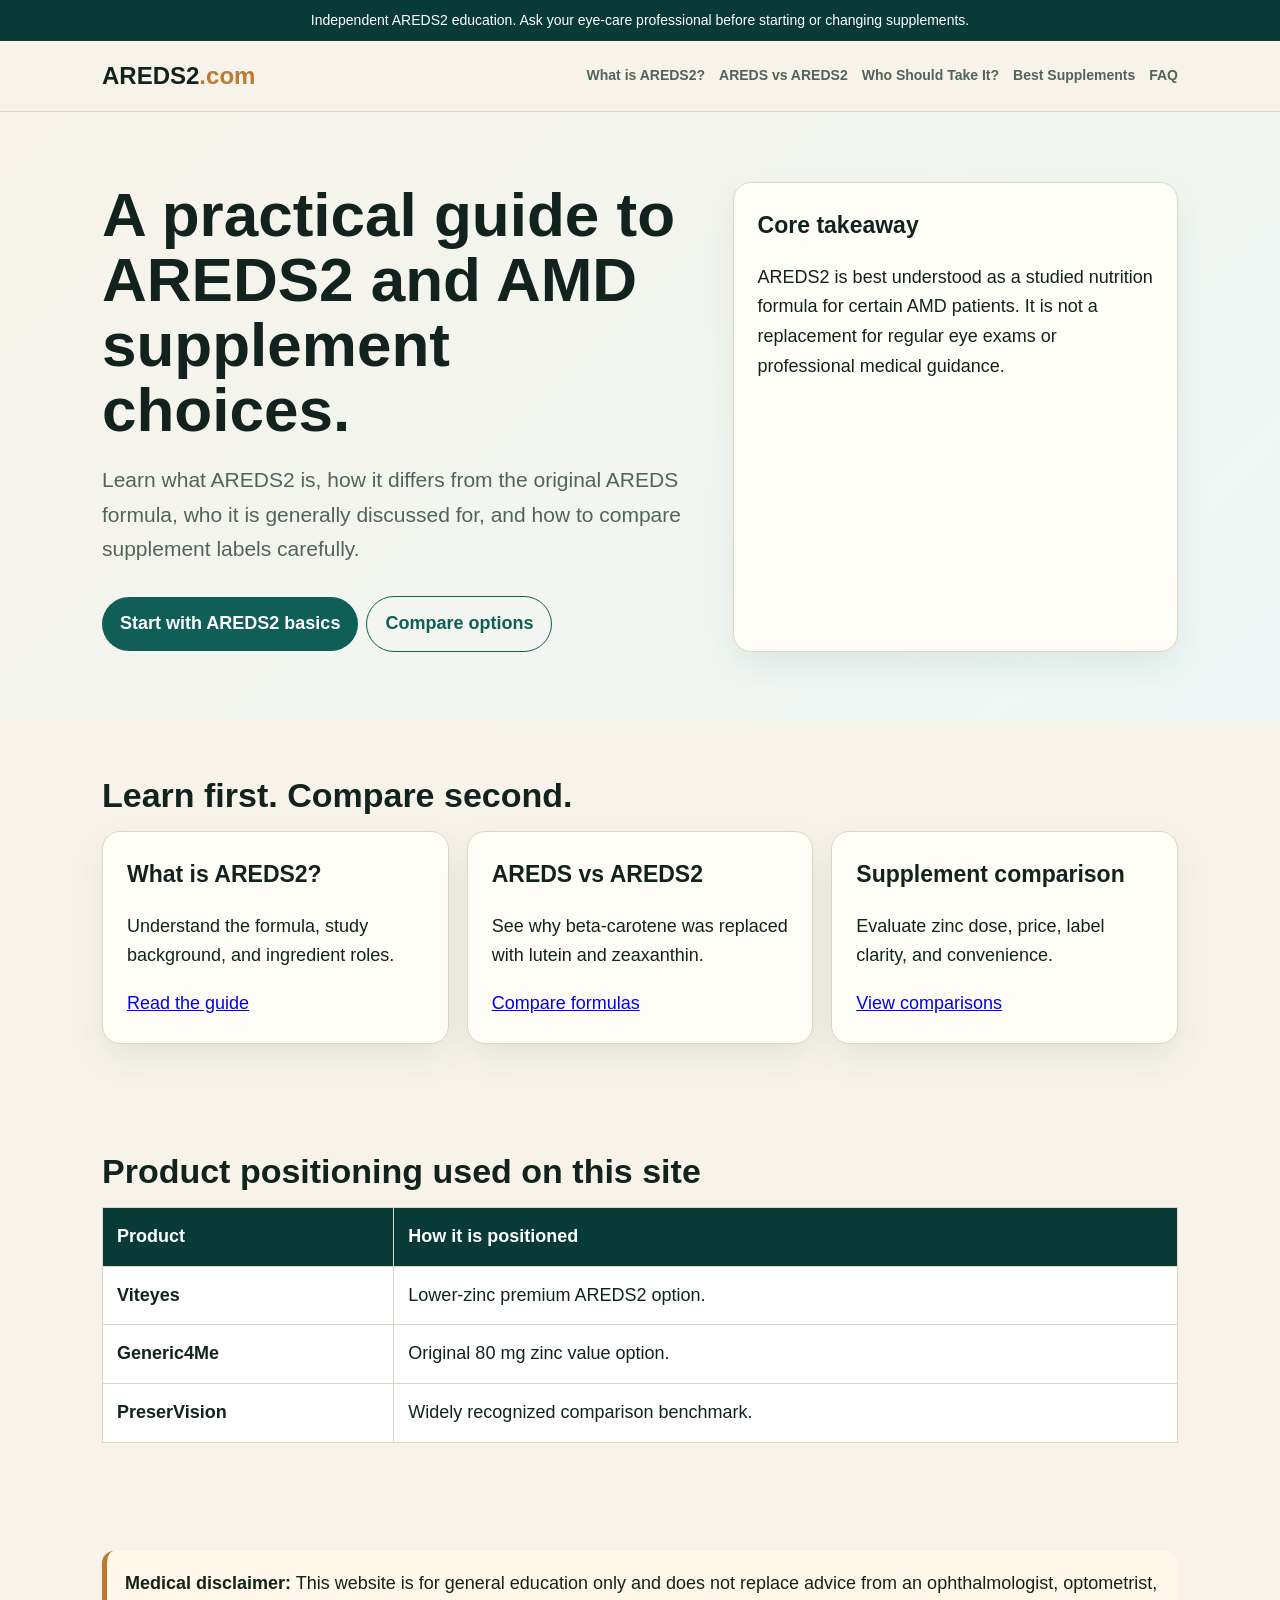
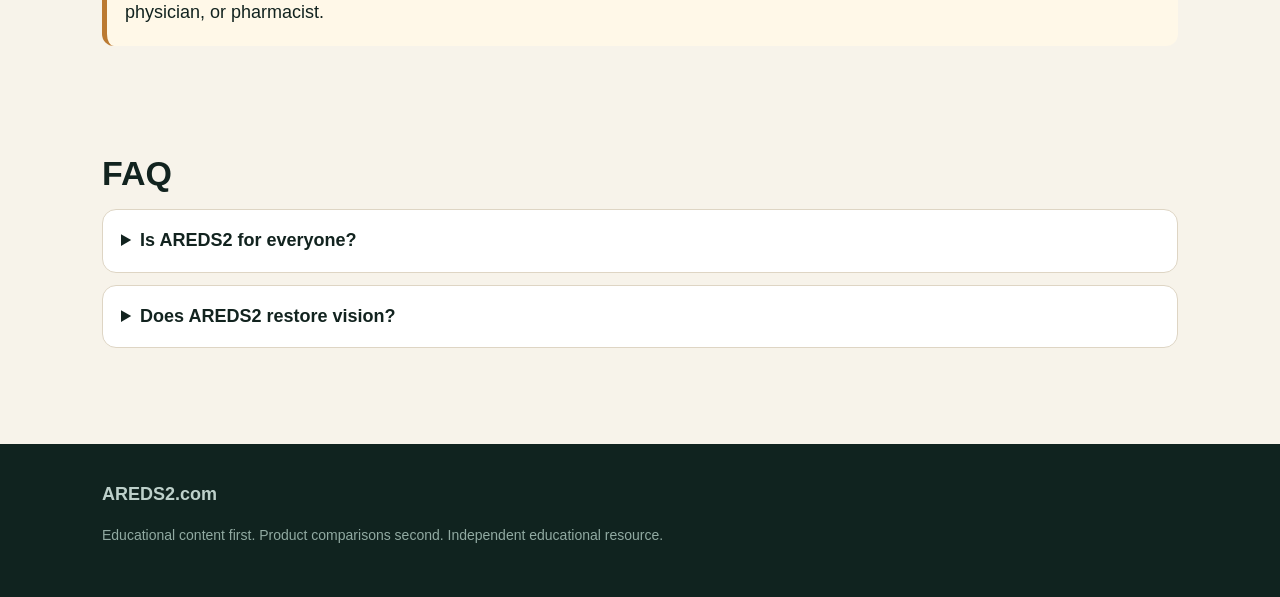
==== index.html @ a0ff5626 "Add Phase 1 homepage" ====
<!doctype html>
<html lang="en">
<head>
<meta charset="utf-8">
<meta name="viewport" content="width=device-width, initial-scale=1">
<title>AREDS2.com | Evidence-Based AREDS2 Guide</title>
<meta name="description" content="Learn about AREDS2, AMD supplement ingredients, AREDS vs AREDS2, and careful supplement comparisons including Viteyes and Generic4Me.">
<style>
:root{--ink:#12231f;--muted:#52635d;--bg:#f7f3ea;--card:#fffdf8;--line:#ded5c4;--green:#0f5e57;--deep:#083b36;--gold:#bb7a32;--max:1120px}*{box-sizing:border-box}body{margin:0;font-family:Arial,sans-serif;background:var(--bg);color:var(--ink);line-height:1.65;font-size:18px}.wrap{max-width:var(--max);margin:auto;padding:0 22px}.top{background:var(--deep);color:white;text-align:center;padding:9px 16px;font-size:14px}.nav{position:sticky;top:0;background:rgba(247,243,234,.96);border-bottom:1px solid var(--line);z-index:2}.nav .wrap{display:flex;justify-content:space-between;gap:18px;align-items:center;padding-top:15px;padding-bottom:15px}.brand{font-size:24px;font-weight:900;color:var(--ink);text-decoration:none}.brand span{color:var(--gold)}.links{display:flex;gap:14px;flex-wrap:wrap}.links a{font-size:14px;font-weight:700;color:var(--muted);text-decoration:none}.hero{padding:70px 0;background:linear-gradient(135deg,#f7f3ea,#eef7f6)}.grid{display:grid;grid-template-columns:1.15fr .85fr;gap:28px}.card{background:var(--card);border:1px solid var(--line);border-radius:18px;padding:24px;box-shadow:0 14px 34px rgba(8,59,54,.08)}h1{font-size:clamp(38px,6vw,62px);line-height:1.05;margin:0 0 16px}h2{font-size:34px;line-height:1.15;margin:0 0 16px}h3{font-size:23px;margin:0 0 10px}.lede{font-size:21px;color:var(--muted)}.btn{display:inline-block;margin:8px 8px 0 0;padding:12px 18px;border-radius:999px;background:var(--green);color:white;text-decoration:none;font-weight:800}.btn.alt{background:transparent;color:var(--green);border:1px solid var(--green)}section{padding:54px 0}.cards{display:grid;grid-template-columns:repeat(3,1fr);gap:18px}.notice{background:#fff8e8;border-left:5px solid var(--gold);padding:18px;border-radius:12px}.table{overflow:auto}table{width:100%;border-collapse:collapse;background:white}th,td{border:1px solid var(--line);padding:14px;text-align:left;vertical-align:top}th{background:var(--deep);color:white}details{background:white;border:1px solid var(--line);border-radius:14px;padding:16px 18px;margin:12px 0}summary{font-weight:900;cursor:pointer}.footer{background:#10231f;color:#bdd0ca;padding:36px 0;margin-top:30px}.small{font-size:14px;color:#66736e}.footer .small{color:#91aaa2}@media(max-width:850px){.grid,.cards{grid-template-columns:1fr}.links{display:block}.links a{display:inline-block;margin:4px 8px 4px 0}}
</style>
</head>
<body>
<div class="top">Independent AREDS2 education. Ask your eye-care professional before starting or changing supplements.</div>
<nav class="nav"><div class="wrap"><a class="brand" href="index.html">AREDS2<span>.com</span></a><div class="links"><a href="what-is-areds2.html">What is AREDS2?</a><a href="areds-vs-areds2.html">AREDS vs AREDS2</a><a href="who-should-take-areds2.html">Who Should Take It?</a><a href="best-areds2-supplements.html">Best Supplements</a><a href="faq.html">FAQ</a></div></div></nav>
<header class="hero"><div class="wrap grid"><div><h1>A practical guide to AREDS2 and AMD supplement choices.</h1><p class="lede">Learn what AREDS2 is, how it differs from the original AREDS formula, who it is generally discussed for, and how to compare supplement labels carefully.</p><a class="btn" href="what-is-areds2.html">Start with AREDS2 basics</a><a class="btn alt" href="best-areds2-supplements.html">Compare options</a></div><aside class="card"><h3>Core takeaway</h3><p>AREDS2 is best understood as a studied nutrition formula for certain AMD patients. It is not a replacement for regular eye exams or professional medical guidance.</p></aside></div></header>
<main>
<section><div class="wrap"><h2>Learn first. Compare second.</h2><div class="cards"><article class="card"><h3>What is AREDS2?</h3><p>Understand the formula, study background, and ingredient roles.</p><a href="what-is-areds2.html">Read the guide</a></article><article class="card"><h3>AREDS vs AREDS2</h3><p>See why beta-carotene was replaced with lutein and zeaxanthin.</p><a href="areds-vs-areds2.html">Compare formulas</a></article><article class="card"><h3>Supplement comparison</h3><p>Evaluate zinc dose, price, label clarity, and convenience.</p><a href="best-areds2-supplements.html">View comparisons</a></article></div></div></section>
<section><div class="wrap"><h2>Product positioning used on this site</h2><div class="table"><table><tr><th>Product</th><th>How it is positioned</th></tr><tr><td><strong>Viteyes</strong></td><td>Lower-zinc premium AREDS2 option.</td></tr><tr><td><strong>Generic4Me</strong></td><td>Original 80 mg zinc value option.</td></tr><tr><td><strong>PreserVision</strong></td><td>Widely recognized comparison benchmark.</td></tr></table></div></div></section>
<section><div class="wrap"><div class="notice"><strong>Medical disclaimer:</strong> This website is for general education only and does not replace advice from an ophthalmologist, optometrist, physician, or pharmacist.</div></div></section>
<section><div class="wrap"><h2>FAQ</h2><details><summary>Is AREDS2 for everyone?</summary><p>No. It is generally discussed for people with specific AMD stages. Ask your eye-care professional.</p></details><details><summary>Does AREDS2 restore vision?</summary><p>No. The evidence-based discussion is about reducing risk of progression in appropriate patients, not restoring lost vision.</p></details></div></section>
</main>
<footer class="footer"><div class="wrap"><strong>AREDS2.com</strong><p class="small">Educational content first. Product comparisons second. Independent educational resource.</p></div></footer>
</body>
</html>
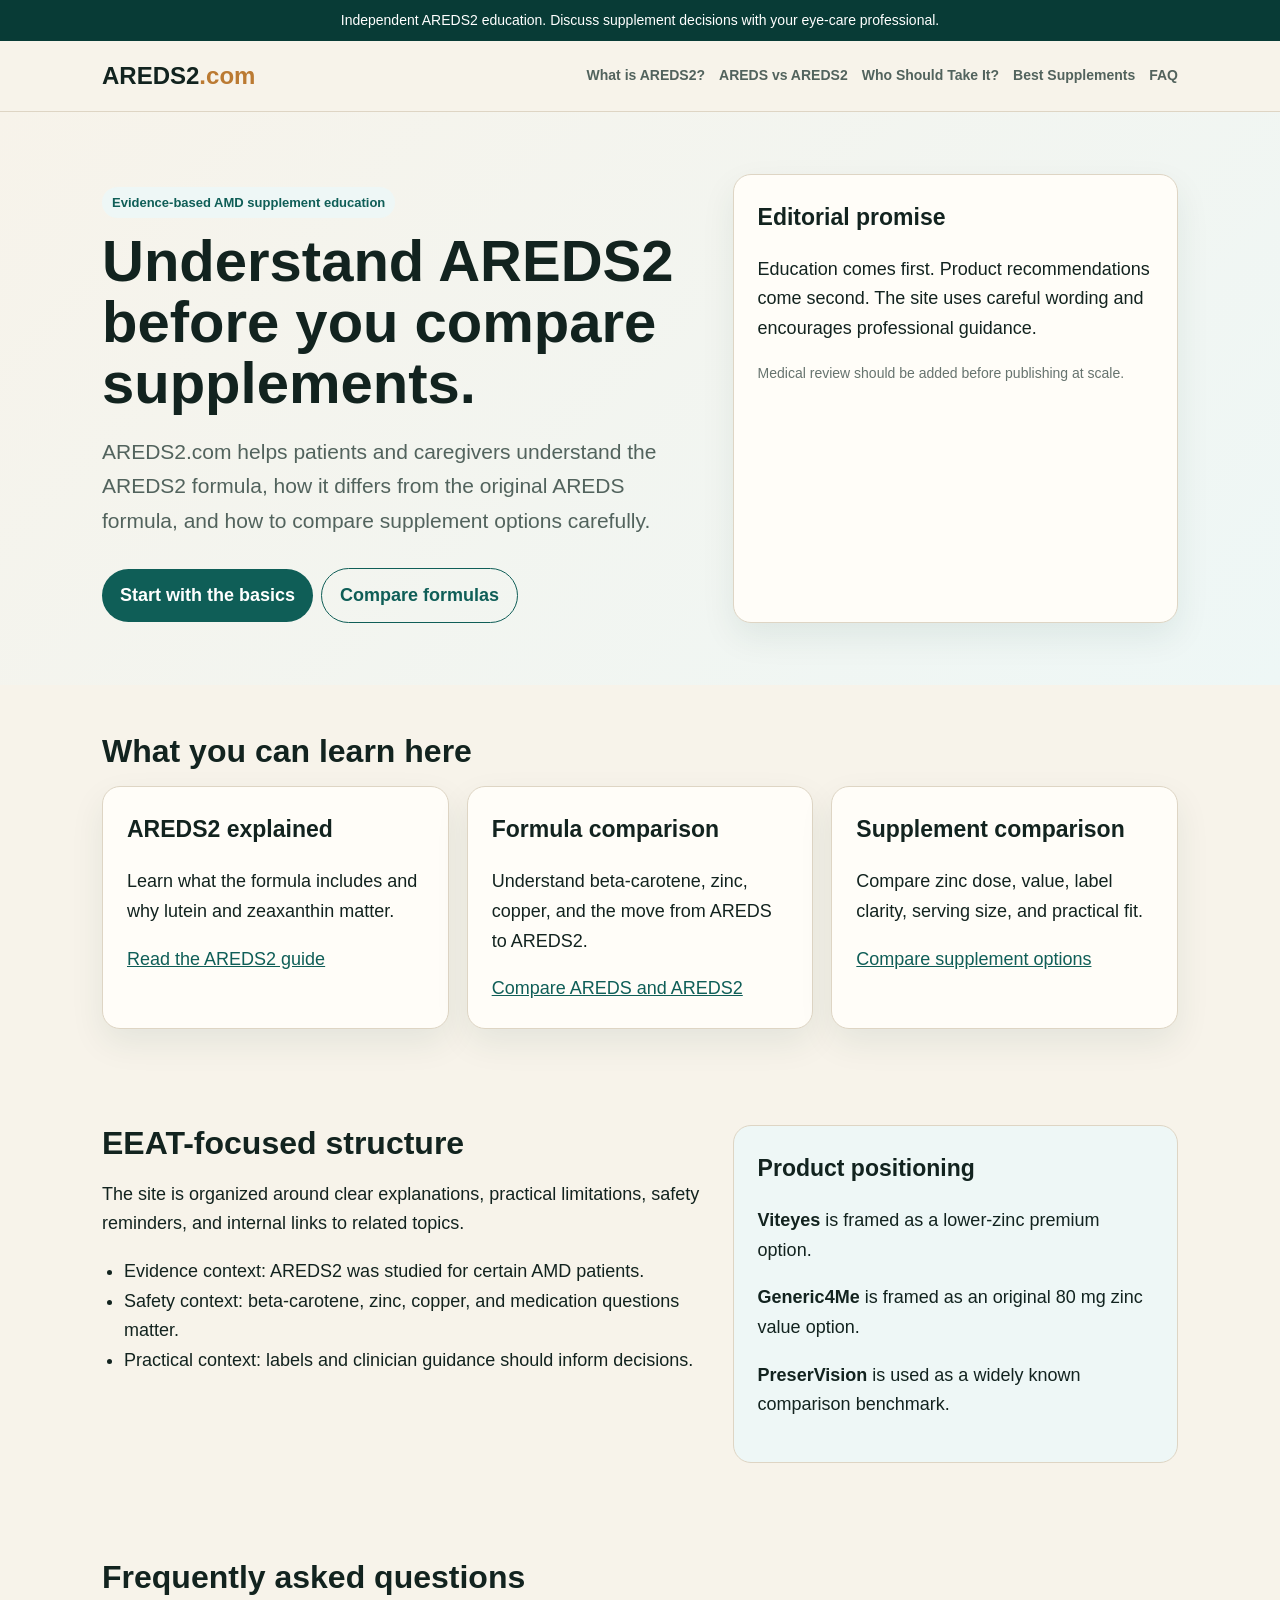
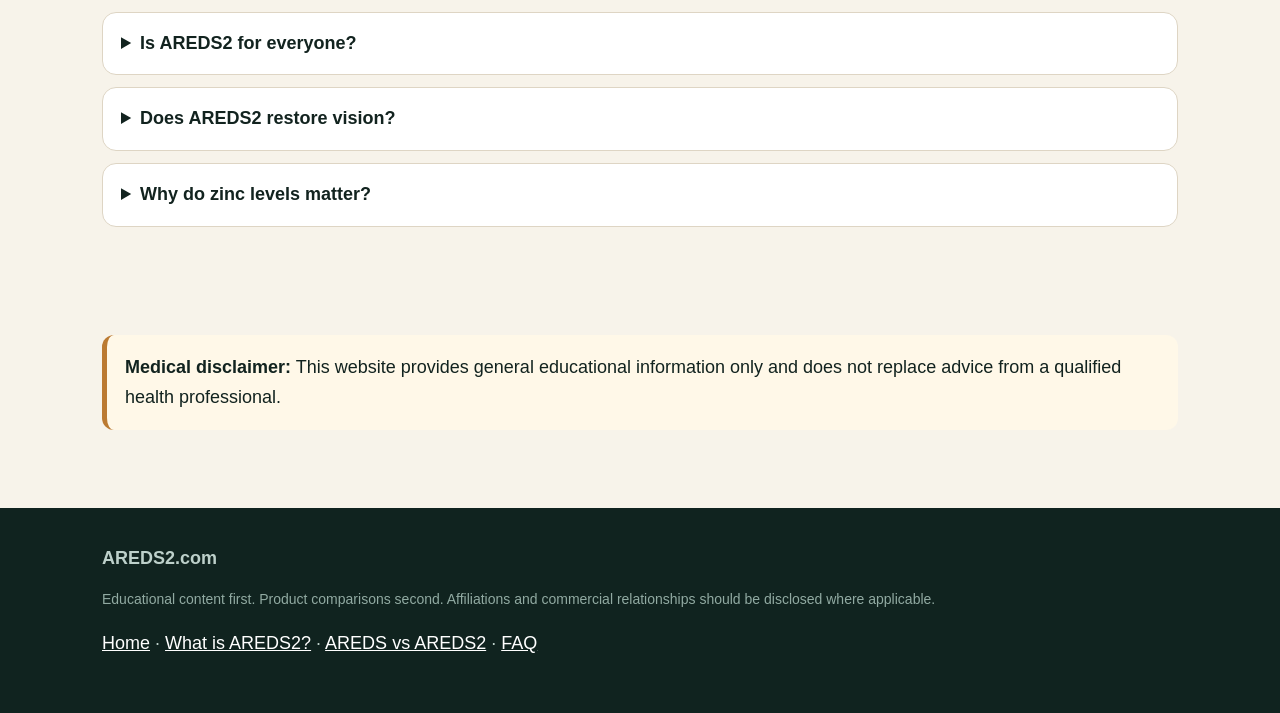
==== commit e021996b: "Upgrade homepage with shared framework" ====
--- a/index.html
+++ b/index.html
@@ -2,23 +2,21 @@
 <html lang="en">
 <head>
 <meta charset="utf-8">
-<meta name="viewport" content="width=device-width, initial-scale=1">
+<meta name="viewport" content="width=device-width,initial-scale=1">
 <title>AREDS2.com | Evidence-Based AREDS2 Guide</title>
-<meta name="description" content="Learn about AREDS2, AMD supplement ingredients, AREDS vs AREDS2, and careful supplement comparisons including Viteyes and Generic4Me.">
-<style>
-:root{--ink:#12231f;--muted:#52635d;--bg:#f7f3ea;--card:#fffdf8;--line:#ded5c4;--green:#0f5e57;--deep:#083b36;--gold:#bb7a32;--max:1120px}*{box-sizing:border-box}body{margin:0;font-family:Arial,sans-serif;background:var(--bg);color:var(--ink);line-height:1.65;font-size:18px}.wrap{max-width:var(--max);margin:auto;padding:0 22px}.top{background:var(--deep);color:white;text-align:center;padding:9px 16px;font-size:14px}.nav{position:sticky;top:0;background:rgba(247,243,234,.96);border-bottom:1px solid var(--line);z-index:2}.nav .wrap{display:flex;justify-content:space-between;gap:18px;align-items:center;padding-top:15px;padding-bottom:15px}.brand{font-size:24px;font-weight:900;color:var(--ink);text-decoration:none}.brand span{color:var(--gold)}.links{display:flex;gap:14px;flex-wrap:wrap}.links a{font-size:14px;font-weight:700;color:var(--muted);text-decoration:none}.hero{padding:70px 0;background:linear-gradient(135deg,#f7f3ea,#eef7f6)}.grid{display:grid;grid-template-columns:1.15fr .85fr;gap:28px}.card{background:var(--card);border:1px solid var(--line);border-radius:18px;padding:24px;box-shadow:0 14px 34px rgba(8,59,54,.08)}h1{font-size:clamp(38px,6vw,62px);line-height:1.05;margin:0 0 16px}h2{font-size:34px;line-height:1.15;margin:0 0 16px}h3{font-size:23px;margin:0 0 10px}.lede{font-size:21px;color:var(--muted)}.btn{display:inline-block;margin:8px 8px 0 0;padding:12px 18px;border-radius:999px;background:var(--green);color:white;text-decoration:none;font-weight:800}.btn.alt{background:transparent;color:var(--green);border:1px solid var(--green)}section{padding:54px 0}.cards{display:grid;grid-template-columns:repeat(3,1fr);gap:18px}.notice{background:#fff8e8;border-left:5px solid var(--gold);padding:18px;border-radius:12px}.table{overflow:auto}table{width:100%;border-collapse:collapse;background:white}th,td{border:1px solid var(--line);padding:14px;text-align:left;vertical-align:top}th{background:var(--deep);color:white}details{background:white;border:1px solid var(--line);border-radius:14px;padding:16px 18px;margin:12px 0}summary{font-weight:900;cursor:pointer}.footer{background:#10231f;color:#bdd0ca;padding:36px 0;margin-top:30px}.small{font-size:14px;color:#66736e}.footer .small{color:#91aaa2}@media(max-width:850px){.grid,.cards{grid-template-columns:1fr}.links{display:block}.links a{display:inline-block;margin:4px 8px 4px 0}}
-</style>
+<meta name="description" content="Authoritative AREDS2 education: formula basics, AREDS vs AREDS2, supplement comparisons, and questions to discuss with an eye-care professional.">
+<link rel="stylesheet" href="styles.css">
 </head>
 <body>
-<div class="top">Independent AREDS2 education. Ask your eye-care professional before starting or changing supplements.</div>
+<div class="top">Independent AREDS2 education. Discuss supplement decisions with your eye-care professional.</div>
 <nav class="nav"><div class="wrap"><a class="brand" href="index.html">AREDS2<span>.com</span></a><div class="links"><a href="what-is-areds2.html">What is AREDS2?</a><a href="areds-vs-areds2.html">AREDS vs AREDS2</a><a href="who-should-take-areds2.html">Who Should Take It?</a><a href="best-areds2-supplements.html">Best Supplements</a><a href="faq.html">FAQ</a></div></div></nav>
-<header class="hero"><div class="wrap grid"><div><h1>A practical guide to AREDS2 and AMD supplement choices.</h1><p class="lede">Learn what AREDS2 is, how it differs from the original AREDS formula, who it is generally discussed for, and how to compare supplement labels carefully.</p><a class="btn" href="what-is-areds2.html">Start with AREDS2 basics</a><a class="btn alt" href="best-areds2-supplements.html">Compare options</a></div><aside class="card"><h3>Core takeaway</h3><p>AREDS2 is best understood as a studied nutrition formula for certain AMD patients. It is not a replacement for regular eye exams or professional medical guidance.</p></aside></div></header>
+<header class="hero"><div class="wrap grid"><div><p class="pill">Evidence-based AMD supplement education</p><h1>Understand AREDS2 before you compare supplements.</h1><p class="lede">AREDS2.com helps patients and caregivers understand the AREDS2 formula, how it differs from the original AREDS formula, and how to compare supplement options carefully.</p><a class="btn" href="what-is-areds2.html">Start with the basics</a><a class="btn alt" href="areds-vs-areds2.html">Compare formulas</a></div><aside class="card"><h3>Editorial promise</h3><p>Education comes first. Product recommendations come second. The site uses careful wording and encourages professional guidance.</p><p class="small">Medical review should be added before publishing at scale.</p></aside></div></header>
 <main>
-<section><div class="wrap"><h2>Learn first. Compare second.</h2><div class="cards"><article class="card"><h3>What is AREDS2?</h3><p>Understand the formula, study background, and ingredient roles.</p><a href="what-is-areds2.html">Read the guide</a></article><article class="card"><h3>AREDS vs AREDS2</h3><p>See why beta-carotene was replaced with lutein and zeaxanthin.</p><a href="areds-vs-areds2.html">Compare formulas</a></article><article class="card"><h3>Supplement comparison</h3><p>Evaluate zinc dose, price, label clarity, and convenience.</p><a href="best-areds2-supplements.html">View comparisons</a></article></div></div></section>
-<section><div class="wrap"><h2>Product positioning used on this site</h2><div class="table"><table><tr><th>Product</th><th>How it is positioned</th></tr><tr><td><strong>Viteyes</strong></td><td>Lower-zinc premium AREDS2 option.</td></tr><tr><td><strong>Generic4Me</strong></td><td>Original 80 mg zinc value option.</td></tr><tr><td><strong>PreserVision</strong></td><td>Widely recognized comparison benchmark.</td></tr></table></div></div></section>
-<section><div class="wrap"><div class="notice"><strong>Medical disclaimer:</strong> This website is for general education only and does not replace advice from an ophthalmologist, optometrist, physician, or pharmacist.</div></div></section>
-<section><div class="wrap"><h2>FAQ</h2><details><summary>Is AREDS2 for everyone?</summary><p>No. It is generally discussed for people with specific AMD stages. Ask your eye-care professional.</p></details><details><summary>Does AREDS2 restore vision?</summary><p>No. The evidence-based discussion is about reducing risk of progression in appropriate patients, not restoring lost vision.</p></details></div></section>
+<section><div class="wrap"><h2>What you can learn here</h2><div class="cards"><article class="card"><h3>AREDS2 explained</h3><p>Learn what the formula includes and why lutein and zeaxanthin matter.</p><a href="what-is-areds2.html">Read the AREDS2 guide</a></article><article class="card"><h3>Formula comparison</h3><p>Understand beta-carotene, zinc, copper, and the move from AREDS to AREDS2.</p><a href="areds-vs-areds2.html">Compare AREDS and AREDS2</a></article><article class="card"><h3>Supplement comparison</h3><p>Compare zinc dose, value, label clarity, serving size, and practical fit.</p><a href="best-areds2-supplements.html">Compare supplement options</a></article></div></div></section>
+<section><div class="wrap grid"><div><h2>EEAT-focused structure</h2><p>The site is organized around clear explanations, practical limitations, safety reminders, and internal links to related topics.</p><ul class="list"><li>Evidence context: AREDS2 was studied for certain AMD patients.</li><li>Safety context: beta-carotene, zinc, copper, and medication questions matter.</li><li>Practical context: labels and clinician guidance should inform decisions.</li></ul></div><div class="cta"><h3>Product positioning</h3><p><strong>Viteyes</strong> is framed as a lower-zinc premium option.</p><p><strong>Generic4Me</strong> is framed as an original 80 mg zinc value option.</p><p><strong>PreserVision</strong> is used as a widely known comparison benchmark.</p></div></div></section>
+<section><div class="wrap"><h2>Frequently asked questions</h2><details><summary>Is AREDS2 for everyone?</summary><p>No. AREDS2 is generally discussed for people with specific AMD stages. Ask your eye-care professional whether it applies to you.</p></details><details><summary>Does AREDS2 restore vision?</summary><p>No. AREDS2 should not be described as a vision-restoration product.</p></details><details><summary>Why do zinc levels matter?</summary><p>Some products use the original 80 mg zinc approach while others use lower-zinc formulas. Discuss the best fit with a clinician.</p></details></div></section>
+<section><div class="wrap"><div class="notice"><strong>Medical disclaimer:</strong> This website provides general educational information only and does not replace advice from a qualified health professional.</div></div></section>
 </main>
-<footer class="footer"><div class="wrap"><strong>AREDS2.com</strong><p class="small">Educational content first. Product comparisons second. Independent educational resource.</p></div></footer>
+<footer class="footer"><div class="wrap"><strong>AREDS2.com</strong><p class="small">Educational content first. Product comparisons second. Affiliations and commercial relationships should be disclosed where applicable.</p><p><a href="index.html">Home</a> · <a href="what-is-areds2.html">What is AREDS2?</a> · <a href="areds-vs-areds2.html">AREDS vs AREDS2</a> · <a href="faq.html">FAQ</a></p></div></footer>
 </body>
 </html>
--- a/styles.css
+++ b/styles.css
@@ -0,0 +1 @@
+:root{--ink:#12231f;--muted:#52635d;--bg:#f7f3ea;--card:#fffdf8;--line:#ded5c4;--green:#0f5e57;--deep:#083b36;--gold:#bb7a32;--blue:#eef7f6;--max:1120px}*{box-sizing:border-box}body{margin:0;font-family:Arial,sans-serif;background:var(--bg);color:var(--ink);line-height:1.65;font-size:18px}a{color:var(--green)}.wrap{max-width:var(--max);margin:auto;padding:0 22px}.top{background:var(--deep);color:white;text-align:center;padding:9px 16px;font-size:14px}.nav{position:sticky;top:0;background:rgba(247,243,234,.96);border-bottom:1px solid var(--line);z-index:2}.nav .wrap{display:flex;justify-content:space-between;gap:18px;align-items:center;padding-top:15px;padding-bottom:15px}.brand{font-size:24px;font-weight:900;color:var(--ink);text-decoration:none}.brand span{color:var(--gold)}.links{display:flex;gap:14px;flex-wrap:wrap}.links a{font-size:14px;font-weight:700;color:var(--muted);text-decoration:none}.hero{padding:62px 0;background:linear-gradient(135deg,#f7f3ea,#eef7f6)}.grid{display:grid;grid-template-columns:1.15fr .85fr;gap:28px}.card{background:var(--card);border:1px solid var(--line);border-radius:18px;padding:24px;box-shadow:0 14px 34px rgba(8,59,54,.08)}h1{font-size:clamp(36px,5vw,58px);line-height:1.05;margin:0 0 16px}h2{font-size:32px;line-height:1.15;margin:0 0 16px}h3{font-size:23px;margin:0 0 10px}.lede{font-size:21px;color:var(--muted)}.btn{display:inline-block;margin:8px 8px 0 0;padding:12px 18px;border-radius:999px;background:var(--green);color:white;text-decoration:none;font-weight:800}.btn.alt{background:transparent;color:var(--green);border:1px solid var(--green)}section{padding:48px 0}.cards{display:grid;grid-template-columns:repeat(3,1fr);gap:18px}.notice{background:#fff8e8;border-left:5px solid var(--gold);padding:18px;border-radius:12px}.table{overflow:auto}table{width:100%;border-collapse:collapse;background:white}th,td{border:1px solid var(--line);padding:14px;text-align:left;vertical-align:top}th{background:var(--deep);color:white}.pill{display:inline-block;background:var(--blue);padding:5px 10px;border-radius:999px;font-weight:800;font-size:13px;color:var(--green)}details{background:white;border:1px solid var(--line);border-radius:14px;padding:16px 18px;margin:12px 0}summary{font-weight:900;cursor:pointer}.footer{background:#10231f;color:#bdd0ca;padding:36px 0;margin-top:30px}.footer a{color:white}.small{font-size:14px;color:#66736e}.footer .small{color:#91aaa2}.byline{font-size:14px;color:var(--muted);margin-top:10px}.list{padding-left:22px}.cta{background:var(--blue);border:1px solid var(--line);border-radius:18px;padding:24px}@media(max-width:850px){.grid,.cards{grid-template-columns:1fr}.links{display:block}.links a{display:inline-block;margin:4px 8px 4px 0}}
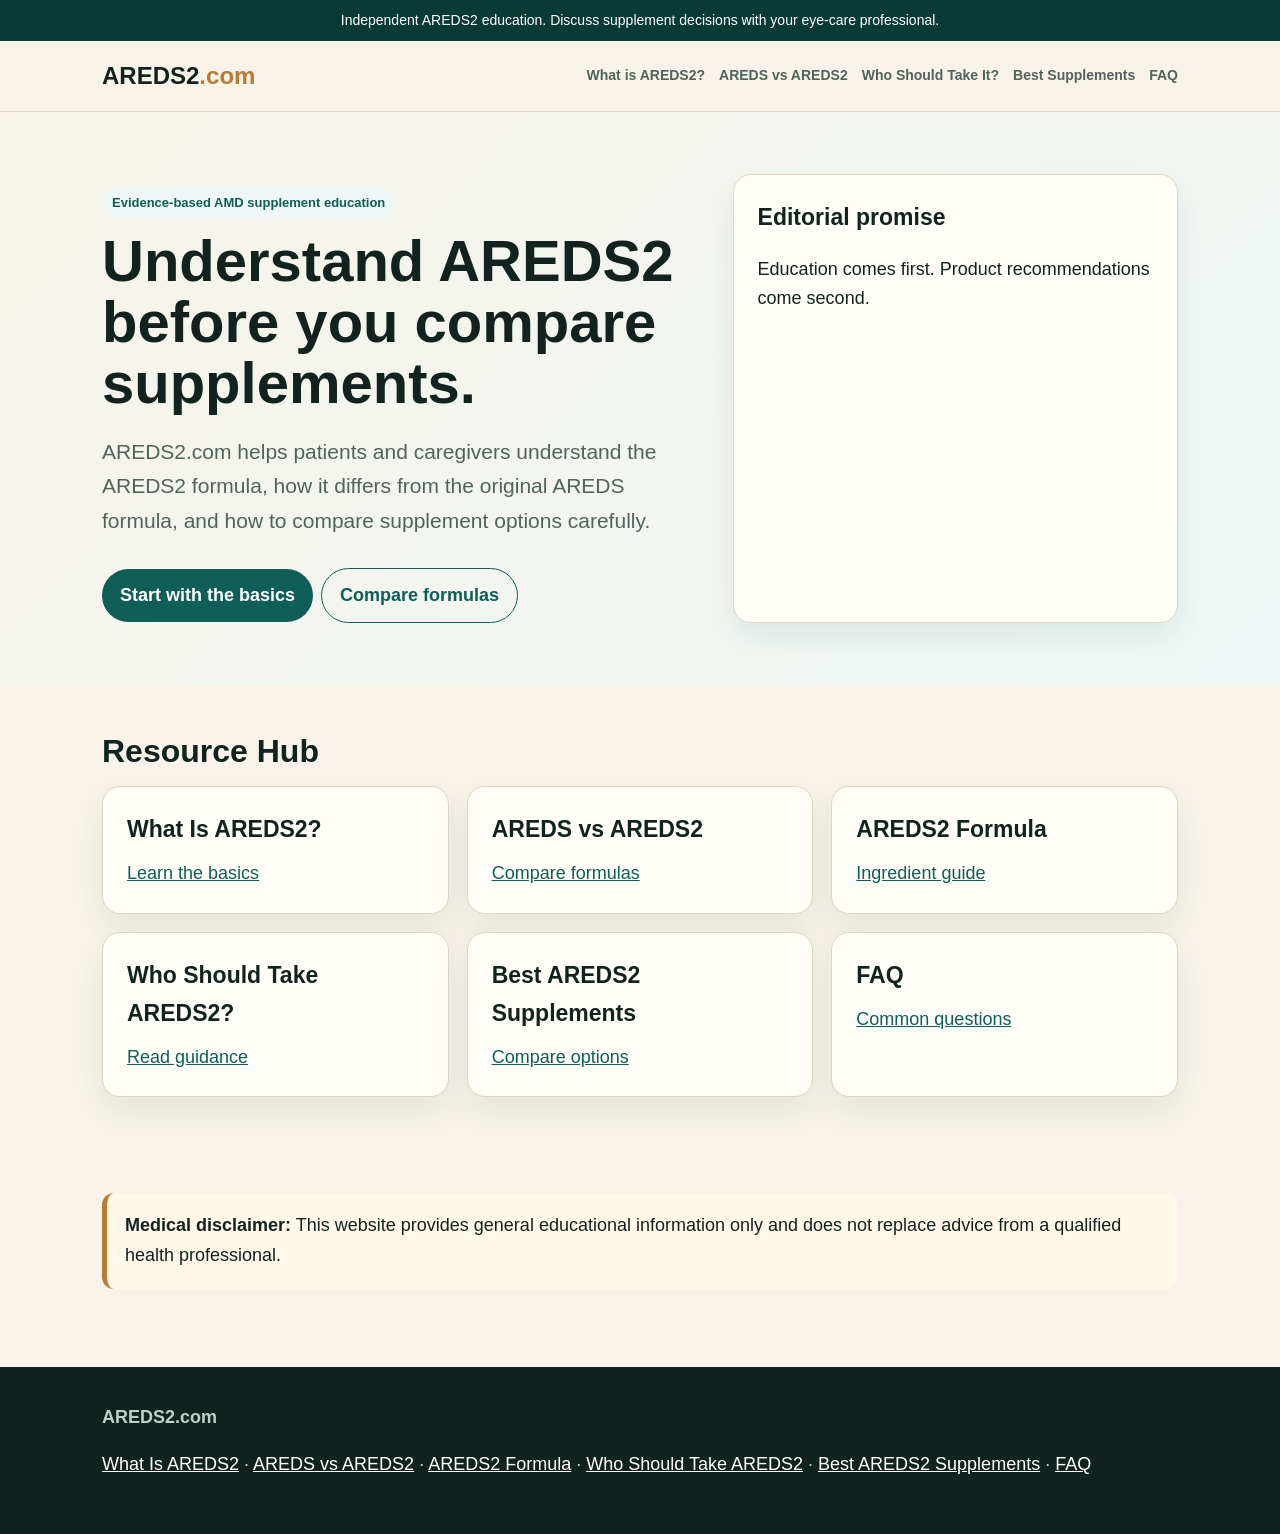
==== commit 3e0a96c0: "Add sitewide resource hub to homepage and footer" ====
--- a/index.html
+++ b/index.html
@@ -10,13 +10,10 @@
 <body>
 <div class="top">Independent AREDS2 education. Discuss supplement decisions with your eye-care professional.</div>
 <nav class="nav"><div class="wrap"><a class="brand" href="index.html">AREDS2<span>.com</span></a><div class="links"><a href="what-is-areds2.html">What is AREDS2?</a><a href="areds-vs-areds2.html">AREDS vs AREDS2</a><a href="who-should-take-areds2.html">Who Should Take It?</a><a href="best-areds2-supplements.html">Best Supplements</a><a href="faq.html">FAQ</a></div></div></nav>
-<header class="hero"><div class="wrap grid"><div><p class="pill">Evidence-based AMD supplement education</p><h1>Understand AREDS2 before you compare supplements.</h1><p class="lede">AREDS2.com helps patients and caregivers understand the AREDS2 formula, how it differs from the original AREDS formula, and how to compare supplement options carefully.</p><a class="btn" href="what-is-areds2.html">Start with the basics</a><a class="btn alt" href="areds-vs-areds2.html">Compare formulas</a></div><aside class="card"><h3>Editorial promise</h3><p>Education comes first. Product recommendations come second. The site uses careful wording and encourages professional guidance.</p><p class="small">Medical review should be added before publishing at scale.</p></aside></div></header>
+<header class="hero"><div class="wrap grid"><div><p class="pill">Evidence-based AMD supplement education</p><h1>Understand AREDS2 before you compare supplements.</h1><p class="lede">AREDS2.com helps patients and caregivers understand the AREDS2 formula, how it differs from the original AREDS formula, and how to compare supplement options carefully.</p><a class="btn" href="what-is-areds2.html">Start with the basics</a><a class="btn alt" href="areds-vs-areds2.html">Compare formulas</a></div><aside class="card"><h3>Editorial promise</h3><p>Education comes first. Product recommendations come second.</p></aside></div></header>
 <main>
-<section><div class="wrap"><h2>What you can learn here</h2><div class="cards"><article class="card"><h3>AREDS2 explained</h3><p>Learn what the formula includes and why lutein and zeaxanthin matter.</p><a href="what-is-areds2.html">Read the AREDS2 guide</a></article><article class="card"><h3>Formula comparison</h3><p>Understand beta-carotene, zinc, copper, and the move from AREDS to AREDS2.</p><a href="areds-vs-areds2.html">Compare AREDS and AREDS2</a></article><article class="card"><h3>Supplement comparison</h3><p>Compare zinc dose, value, label clarity, serving size, and practical fit.</p><a href="best-areds2-supplements.html">Compare supplement options</a></article></div></div></section>
-<section><div class="wrap grid"><div><h2>EEAT-focused structure</h2><p>The site is organized around clear explanations, practical limitations, safety reminders, and internal links to related topics.</p><ul class="list"><li>Evidence context: AREDS2 was studied for certain AMD patients.</li><li>Safety context: beta-carotene, zinc, copper, and medication questions matter.</li><li>Practical context: labels and clinician guidance should inform decisions.</li></ul></div><div class="cta"><h3>Product positioning</h3><p><strong>Viteyes</strong> is framed as a lower-zinc premium option.</p><p><strong>Generic4Me</strong> is framed as an original 80 mg zinc value option.</p><p><strong>PreserVision</strong> is used as a widely known comparison benchmark.</p></div></div></section>
-<section><div class="wrap"><h2>Frequently asked questions</h2><details><summary>Is AREDS2 for everyone?</summary><p>No. AREDS2 is generally discussed for people with specific AMD stages. Ask your eye-care professional whether it applies to you.</p></details><details><summary>Does AREDS2 restore vision?</summary><p>No. AREDS2 should not be described as a vision-restoration product.</p></details><details><summary>Why do zinc levels matter?</summary><p>Some products use the original 80 mg zinc approach while others use lower-zinc formulas. Discuss the best fit with a clinician.</p></details></div></section>
+<section><div class="wrap"><h2>Resource Hub</h2><div class="cards"><article class="card"><h3>What Is AREDS2?</h3><a href="what-is-areds2.html">Learn the basics</a></article><article class="card"><h3>AREDS vs AREDS2</h3><a href="areds-vs-areds2.html">Compare formulas</a></article><article class="card"><h3>AREDS2 Formula</h3><a href="areds2-formula.html">Ingredient guide</a></article><article class="card"><h3>Who Should Take AREDS2?</h3><a href="who-should-take-areds2.html">Read guidance</a></article><article class="card"><h3>Best AREDS2 Supplements</h3><a href="best-areds2-supplements.html">Compare options</a></article><article class="card"><h3>FAQ</h3><a href="faq.html">Common questions</a></article></div></div></section>
 <section><div class="wrap"><div class="notice"><strong>Medical disclaimer:</strong> This website provides general educational information only and does not replace advice from a qualified health professional.</div></div></section>
 </main>
-<footer class="footer"><div class="wrap"><strong>AREDS2.com</strong><p class="small">Educational content first. Product comparisons second. Affiliations and commercial relationships should be disclosed where applicable.</p><p><a href="index.html">Home</a> · <a href="what-is-areds2.html">What is AREDS2?</a> · <a href="areds-vs-areds2.html">AREDS vs AREDS2</a> · <a href="faq.html">FAQ</a></p></div></footer>
-</body>
-</html>
+<footer class="footer"><div class="wrap"><strong>AREDS2.com</strong><p><a href="what-is-areds2.html">What Is AREDS2</a> · <a href="areds-vs-areds2.html">AREDS vs AREDS2</a> · <a href="areds2-formula.html">AREDS2 Formula</a> · <a href="who-should-take-areds2.html">Who Should Take AREDS2</a> · <a href="best-areds2-supplements.html">Best AREDS2 Supplements</a> · <a href="faq.html">FAQ</a></p></div></footer>
+</body></html>
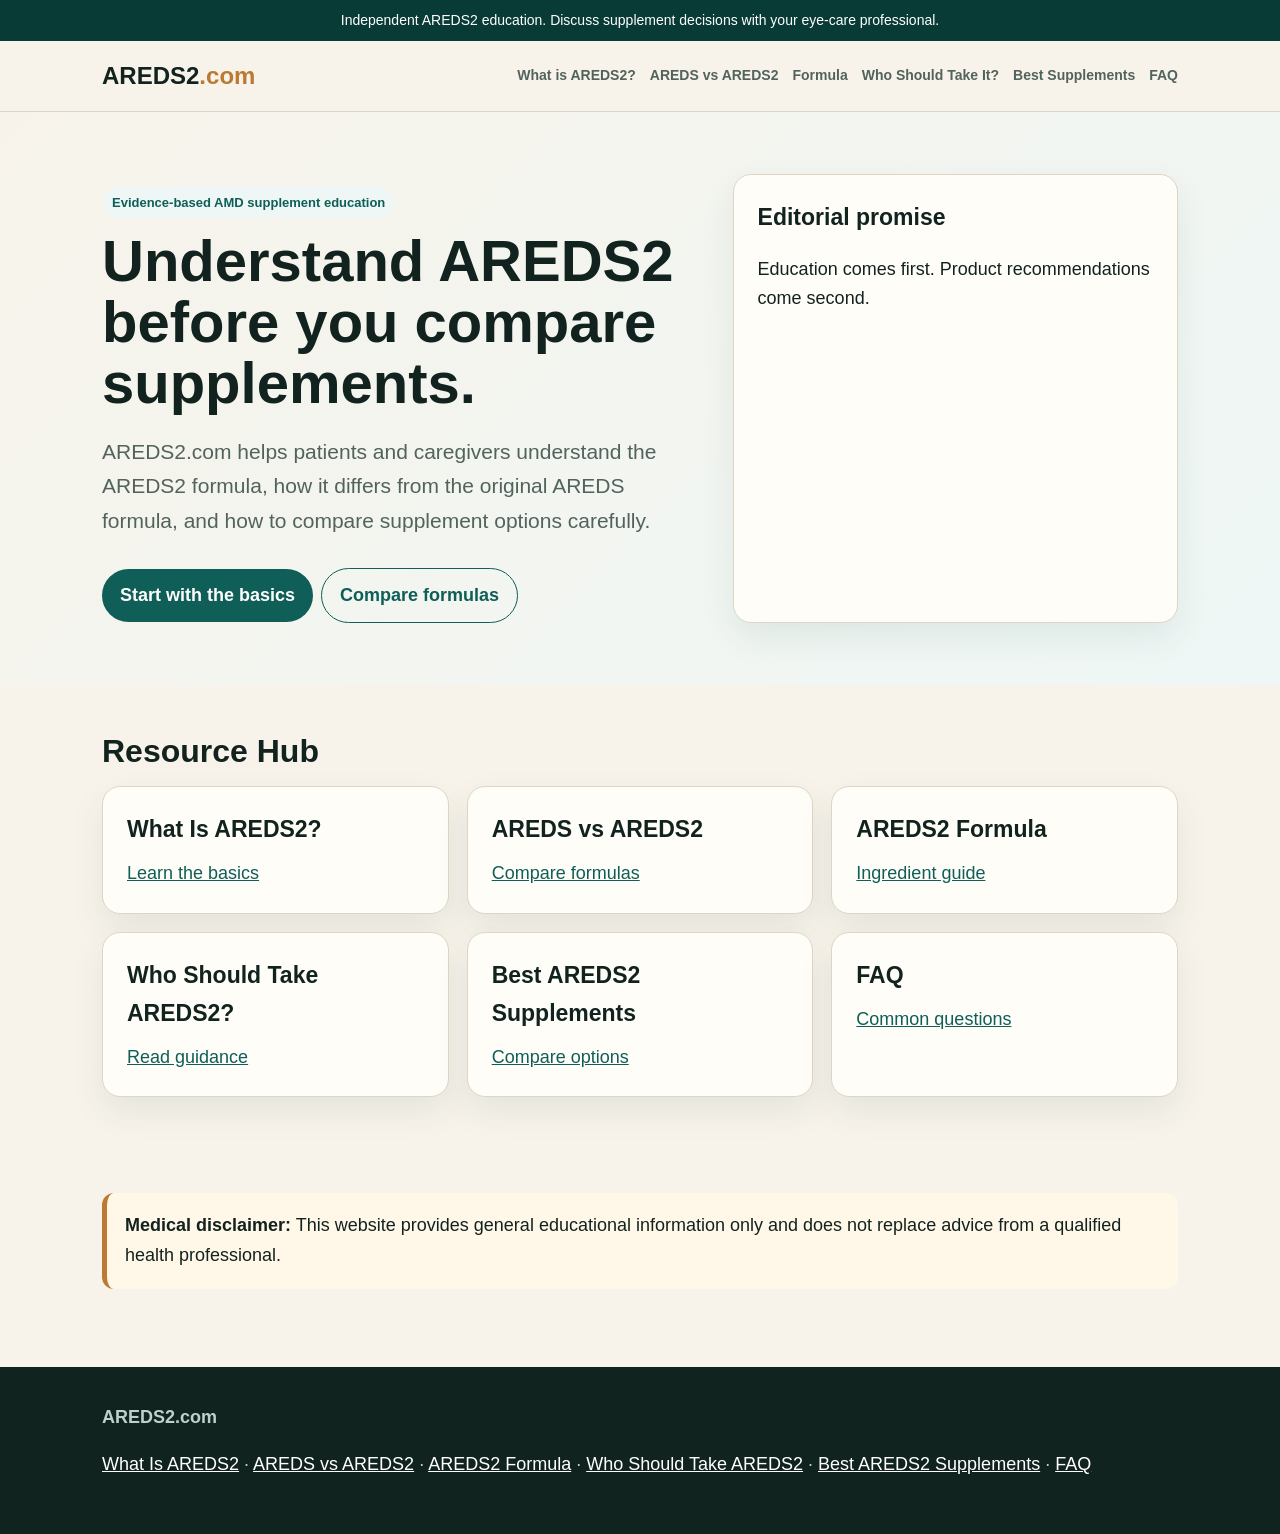
==== commit 31f563e8: "Add formula link to homepage navigation" ====
--- a/index.html
+++ b/index.html
@@ -9,7 +9,7 @@
 </head>
 <body>
 <div class="top">Independent AREDS2 education. Discuss supplement decisions with your eye-care professional.</div>
-<nav class="nav"><div class="wrap"><a class="brand" href="index.html">AREDS2<span>.com</span></a><div class="links"><a href="what-is-areds2.html">What is AREDS2?</a><a href="areds-vs-areds2.html">AREDS vs AREDS2</a><a href="who-should-take-areds2.html">Who Should Take It?</a><a href="best-areds2-supplements.html">Best Supplements</a><a href="faq.html">FAQ</a></div></div></nav>
+<nav class="nav"><div class="wrap"><a class="brand" href="index.html">AREDS2<span>.com</span></a><div class="links"><a href="what-is-areds2.html">What is AREDS2?</a><a href="areds-vs-areds2.html">AREDS vs AREDS2</a><a href="areds2-formula.html">Formula</a><a href="who-should-take-areds2.html">Who Should Take It?</a><a href="best-areds2-supplements.html">Best Supplements</a><a href="faq.html">FAQ</a></div></div></nav>
 <header class="hero"><div class="wrap grid"><div><p class="pill">Evidence-based AMD supplement education</p><h1>Understand AREDS2 before you compare supplements.</h1><p class="lede">AREDS2.com helps patients and caregivers understand the AREDS2 formula, how it differs from the original AREDS formula, and how to compare supplement options carefully.</p><a class="btn" href="what-is-areds2.html">Start with the basics</a><a class="btn alt" href="areds-vs-areds2.html">Compare formulas</a></div><aside class="card"><h3>Editorial promise</h3><p>Education comes first. Product recommendations come second.</p></aside></div></header>
 <main>
 <section><div class="wrap"><h2>Resource Hub</h2><div class="cards"><article class="card"><h3>What Is AREDS2?</h3><a href="what-is-areds2.html">Learn the basics</a></article><article class="card"><h3>AREDS vs AREDS2</h3><a href="areds-vs-areds2.html">Compare formulas</a></article><article class="card"><h3>AREDS2 Formula</h3><a href="areds2-formula.html">Ingredient guide</a></article><article class="card"><h3>Who Should Take AREDS2?</h3><a href="who-should-take-areds2.html">Read guidance</a></article><article class="card"><h3>Best AREDS2 Supplements</h3><a href="best-areds2-supplements.html">Compare options</a></article><article class="card"><h3>FAQ</h3><a href="faq.html">Common questions</a></article></div></div></section>
